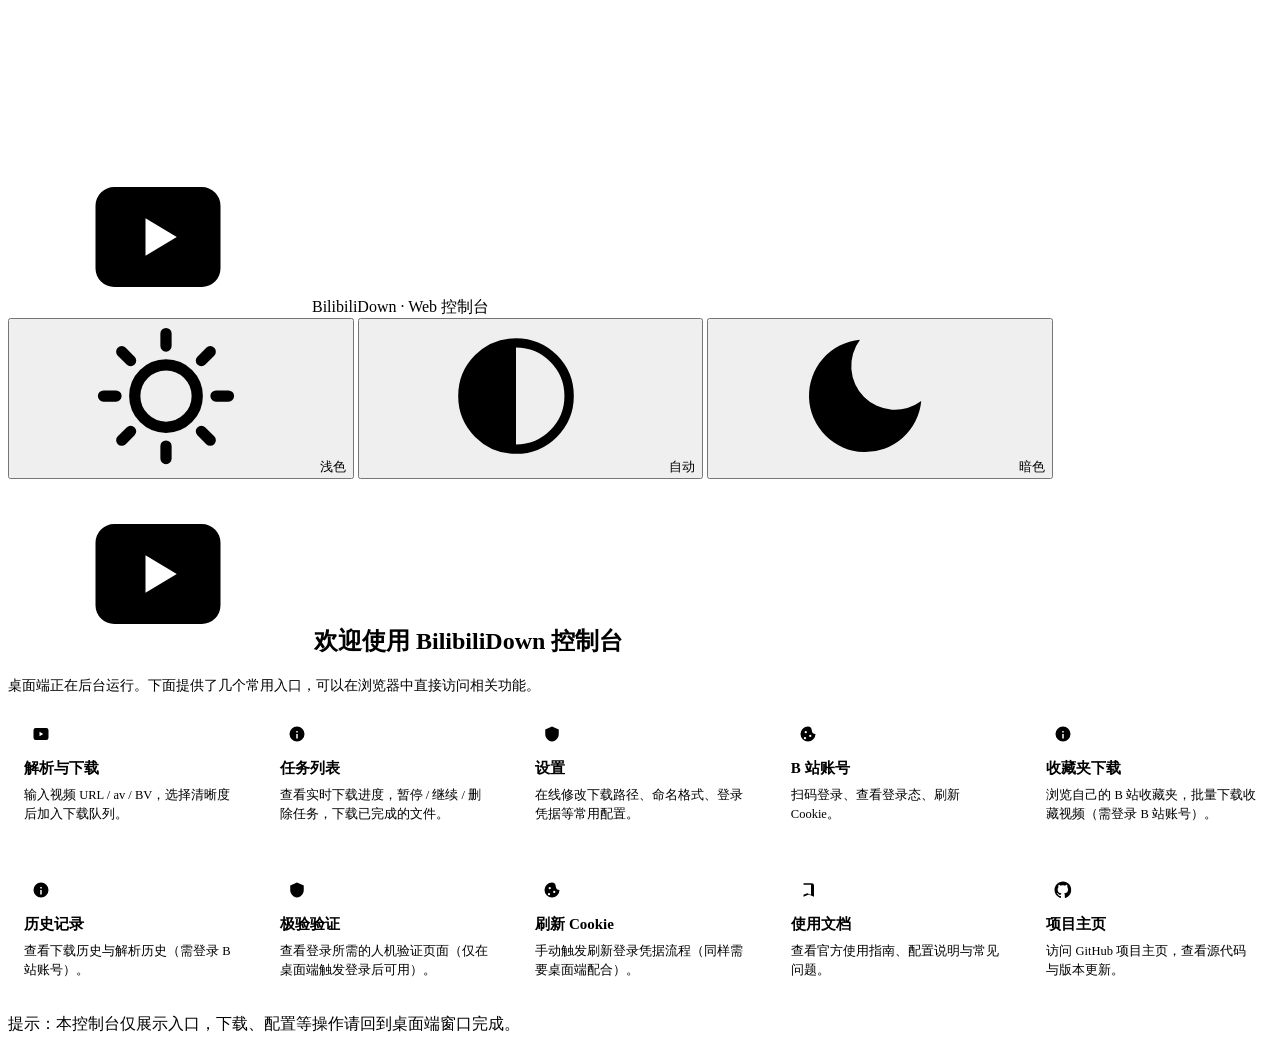
==== src/resources/web-console/index.html @ 59b8b986 "feat: web console headless mode + Windows installer (jpackage)" ====
﻿<!--
    BilibiliDown Web 控制台导航页
    与 geetest-validator 共用同一套 B 站粉品牌色设计系统
-->
<!DOCTYPE html>
<html lang="zh-CN" data-theme="auto">

<head>
    <meta charset="UTF-8">
    <meta name="viewport" content="width=device-width, initial-scale=1.0, viewport-fit=cover">
    <meta name="referrer" content="no-referrer">
    <meta name="color-scheme" content="light dark">
    <title data-i18n="page.console.title">BilibiliDown 控制台</title>
    <link href="/console/css/style.css" rel="stylesheet" type="text/css">
    <style>
        .console-grid {
            display: grid;
            grid-template-columns: repeat(auto-fit, minmax(200px, 1fr));
            gap: 14px;
            margin-top: 4px;
        }
        .entry {
            display: flex;
            flex-direction: column;
            gap: 8px;
            padding: 18px 16px;
            border: 1px solid var(--border);
            border-radius: var(--radius-md);
            background: var(--surface);
            color: var(--text);
            text-decoration: none;
            cursor: pointer;
            transition: transform var(--t-fast) var(--ease),
                        border-color var(--t-fast) var(--ease),
                        box-shadow var(--t-fast) var(--ease),
                        background var(--t-fast) var(--ease);
            text-align: left;
        }
        .entry:hover {
            transform: translateY(-2px);
            border-color: var(--brand);
            box-shadow: var(--shadow-md);
            background: var(--surface-2);
        }
        .entry:focus-visible {
            outline: 2px solid var(--brand-ring);
            outline-offset: 2px;
        }
        .entry__icon {
            width: 34px; height: 34px;
            border-radius: 10px;
            background: var(--brand-soft);
            color: var(--brand);
            display: flex; align-items: center; justify-content: center;
        }
        .entry__icon svg { width: 18px; height: 18px; }
        .entry__title {
            font-size: 15px;
            font-weight: 600;
            color: var(--text);
        }
        .entry__desc {
            font-size: 12.5px;
            color: var(--text-muted);
            line-height: 1.5;
        }
    </style>
</head>

<body>
    <svg xmlns="http://www.w3.org/2000/svg" class="sr-only" aria-hidden="true" focusable="false">
        <symbol id="icon-logo" viewBox="0 0 24 24">
            <path d="M5 4h14a3 3 0 0 1 3 3v10a3 3 0 0 1-3 3H5a3 3 0 0 1-3-3V7a3 3 0 0 1 3-3zm5 5v6l5-3-5-3z" fill="currentColor"/>
        </symbol>
        <symbol id="icon-sun" viewBox="0 0 24 24">
            <path d="M12 4V2m0 20v-2m8-8h2M2 12h2m13.66-5.66l1.42-1.42M4.92 19.08l1.42-1.42m0-11.32L4.92 4.92m14.16 14.16l-1.42-1.42M12 7a5 5 0 1 0 0 10 5 5 0 0 0 0-10z" stroke="currentColor" stroke-width="1.8" stroke-linecap="round" fill="none"/>
        </symbol>
        <symbol id="icon-moon" viewBox="0 0 24 24">
            <path d="M21 12.8A9 9 0 1 1 11.2 3a7 7 0 0 0 9.8 9.8z" fill="currentColor"/>
        </symbol>
        <symbol id="icon-auto" viewBox="0 0 24 24">
            <path d="M12 3a9 9 0 1 0 0 18V3z" fill="currentColor"/>
            <circle cx="12" cy="12" r="8.5" fill="none" stroke="currentColor" stroke-width="1.5"/>
        </symbol>
        <symbol id="icon-shield" viewBox="0 0 24 24">
            <path d="M12 2l9 4v6c0 5-3.8 9.5-9 10-5.2-.5-9-5-9-10V6l9-4z" fill="currentColor"/>
        </symbol>
        <symbol id="icon-cookie" viewBox="0 0 24 24">
            <path d="M12 2a10 10 0 1 0 10 10c-3 0-5-2-5-5 0-3-2-5-5-5zm-3 6a1.5 1.5 0 1 1 0 3 1.5 1.5 0 0 1 0-3zm6 5a1.5 1.5 0 1 1 0 3 1.5 1.5 0 0 1 0-3zm-7 3a1.5 1.5 0 1 1 0 3 1.5 1.5 0 0 1 0-3z" fill="currentColor"/>
        </symbol>
        <symbol id="icon-info" viewBox="0 0 24 24">
            <path d="M12 2a10 10 0 1 0 0 20 10 10 0 0 0 0-20zm-1 6h2v2h-2V8zm0 4h2v6h-2v-6z" fill="currentColor"/>
        </symbol>
        <symbol id="icon-book" viewBox="0 0 24 24">
            <path d="M4 3h13a3 3 0 0 1 3 3v15l-7-3-7 3V3zm2 2v13.4l5-2.1 5 2.1V5H6z" fill="currentColor"/>
        </symbol>
        <symbol id="icon-github" viewBox="0 0 24 24">
            <path d="M12 .5C5.7.5.7 5.5.7 11.8c0 5 3.2 9.2 7.7 10.7.6.1.8-.2.8-.6v-2c-3.1.7-3.8-1.5-3.8-1.5-.5-1.3-1.3-1.7-1.3-1.7-1-.7.1-.7.1-.7 1.1.1 1.7 1.2 1.7 1.2 1 1.7 2.7 1.2 3.4.9.1-.7.4-1.2.7-1.5-2.5-.3-5.1-1.2-5.1-5.5 0-1.2.4-2.2 1.1-3-.1-.3-.5-1.4.1-3 0 0 .9-.3 3 1.1.9-.2 1.8-.4 2.7-.4s1.8.1 2.7.4c2.1-1.4 3-1.1 3-1.1.6 1.6.2 2.7.1 3 .7.8 1.1 1.8 1.1 3 0 4.3-2.6 5.2-5.1 5.5.4.4.8 1.1.8 2.2v3.3c0 .3.2.7.8.6 4.5-1.5 7.7-5.7 7.7-10.7C23.3 5.5 18.3.5 12 .5z" fill="currentColor"/>
        </symbol>
    </svg>

    <div class="app">
        <header class="topbar">
            <div class="brand">
                <span class="brand__logo" aria-hidden="true"><svg><use href="#icon-logo"/></svg></span>
                <span>BilibiliDown</span>
                <span class="brand__sub" data-i18n="header.subtitle.console">· Web 控制台</span>
            </div>

            <div id="theme-switch" class="theme-switch" role="group"
                 data-i18n-attr="aria-label:a11y.themeToggle" aria-label="主题切换">
                <button type="button" class="theme-switch__btn" data-theme-value="light" aria-pressed="false">
                    <svg class="icon"><use href="#icon-sun"/></svg>
                    <span data-i18n="theme.light">浅色</span>
                </button>
                <button type="button" class="theme-switch__btn" data-theme-value="auto" aria-pressed="true">
                    <svg class="icon"><use href="#icon-auto"/></svg>
                    <span data-i18n="theme.auto">自动</span>
                </button>
                <button type="button" class="theme-switch__btn" data-theme-value="dark" aria-pressed="false">
                    <svg class="icon"><use href="#icon-moon"/></svg>
                    <span data-i18n="theme.dark">暗色</span>
                </button>
            </div>
        </header>

        <main class="container" role="main">
            <section class="card" aria-labelledby="card-title">
                <h1 id="card-title" class="card__title">
                    <svg class="icon icon-lg" style="color:var(--brand)"><use href="#icon-logo"/></svg>
                    <span data-i18n="console.title">欢迎使用 BilibiliDown 控制台</span>
                </h1>

                <p style="margin:0;color:var(--text-muted);font-size:13.5px;" data-i18n="console.intro">
                    桌面端正在后台运行。下面提供了几个常用入口，可以在浏览器中直接访问相关功能。
                </p>

                <div class="console-grid">
                    <a class="entry" id="entry-parse" href="/console/parse.html">
                        <span class="entry__icon"><svg><use href="#icon-logo"/></svg></span>
                        <span class="entry__title">解析与下载</span>
                        <span class="entry__desc">输入视频 URL / av / BV，选择清晰度后加入下载队列。</span>
                    </a>
                    <a class="entry" id="entry-tasks" href="/console/downloads.html">
                        <span class="entry__icon"><svg><use href="#icon-info"/></svg></span>
                        <span class="entry__title">任务列表</span>
                        <span class="entry__desc">查看实时下载进度，暂停 / 继续 / 删除任务，下载已完成的文件。</span>
                    </a>
                    <a class="entry" id="entry-settings" href="/console/settings.html">
                        <span class="entry__icon"><svg><use href="#icon-shield"/></svg></span>
                        <span class="entry__title">设置</span>
                        <span class="entry__desc">在线修改下载路径、命名格式、登录凭据等常用配置。</span>
                    </a>
                    <a class="entry" id="entry-account" href="/console/account.html">
                        <span class="entry__icon"><svg><use href="#icon-cookie"/></svg></span>
                        <span class="entry__title">B 站账号</span>
                        <span class="entry__desc">扫码登录、查看登录态、刷新 Cookie。</span>
                    </a>
                    <a class="entry" id="entry-favorites" href="/console/favorites.html">
                        <span class="entry__icon"><svg><use href="#icon-info"/></svg></span>
                        <span class="entry__title">收藏夹下载</span>
                        <span class="entry__desc">浏览自己的 B 站收藏夹，批量下载收藏视频（需登录 B 站账号）。</span>
                    </a>
                    <a class="entry" id="entry-history" href="/console/history.html">
                        <span class="entry__icon"><svg><use href="#icon-info"/></svg></span>
                        <span class="entry__title">历史记录</span>
                        <span class="entry__desc">查看下载历史与解析历史（需登录 B 站账号）。</span>
                    </a>
                    <a class="entry" id="entry-geetest" href="/static/index.html">
                        <span class="entry__icon"><svg><use href="#icon-shield"/></svg></span>
                        <span class="entry__title" data-i18n="console.entry.geetest.title">极验验证</span>
                        <span class="entry__desc" data-i18n="console.entry.geetest.desc">查看登录所需的人机验证页面（仅在桌面端触发登录后可用）。</span>
                    </a>
                    <a class="entry" id="entry-cookie" href="/cookieRefresh/index.html">
                        <span class="entry__icon"><svg><use href="#icon-cookie"/></svg></span>
                        <span class="entry__title" data-i18n="console.entry.cookie.title">刷新 Cookie</span>
                        <span class="entry__desc" data-i18n="console.entry.cookie.desc">手动触发刷新登录凭据流程（同样需要桌面端配合）。</span>
                    </a>
                    <a class="entry" id="entry-docs" href="https://nICEnnnnnnnLee.github.io/BilibiliDown/" target="_blank" rel="noopener noreferrer">
                        <span class="entry__icon"><svg><use href="#icon-book"/></svg></span>
                        <span class="entry__title" data-i18n="console.entry.docs.title">使用文档</span>
                        <span class="entry__desc" data-i18n="console.entry.docs.desc">查看官方使用指南、配置说明与常见问题。</span>
                    </a>
                    <a class="entry" id="entry-github" href="https://github.com/axfly00q/BilibiliDown" target="_blank" rel="noopener noreferrer">
                        <span class="entry__icon"><svg><use href="#icon-github"/></svg></span>
                        <span class="entry__title" data-i18n="console.entry.github.title">项目主页</span>
                        <span class="entry__desc" data-i18n="console.entry.github.desc">访问 GitHub 项目主页，查看源代码与版本更新。</span>
                    </a>
                </div>
            </section>

            <p class="footer" data-i18n="console.footer">
                提示：本控制台仅展示入口，下载、配置等操作请回到桌面端窗口完成。
            </p>
        </main>
    </div>

    <script type="module" src="/console/js/console.js"></script>
</body>

</html>
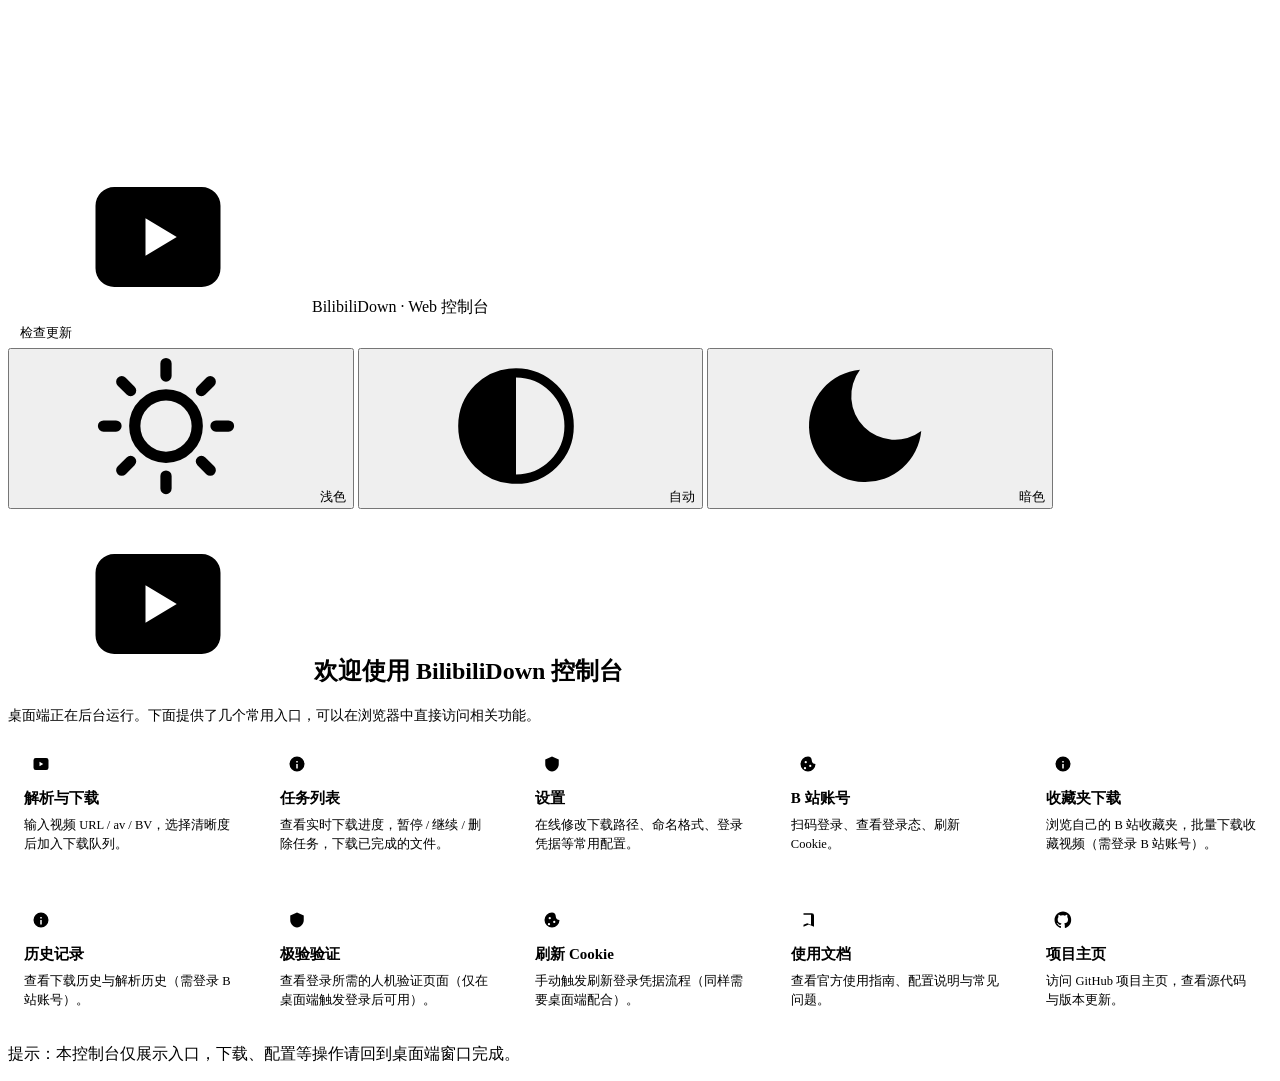
==== commit a184140d: "release: v6.50 - dashboard, live recorder, danmu burn, task persistence, web console enhancements & " ====
--- a/src/resources/web-console/index.html
+++ b/src/resources/web-console/index.html
@@ -107,6 +107,10 @@
                 <span class="brand__sub" data-i18n="header.subtitle.console">· Web 控制台</span>
             </div>
 
+            <button id="check-update" type="button"
+                    style="margin-left:auto;margin-right:10px;padding:6px 12px;border:1px solid var(--border);background:var(--surface);color:var(--text);border-radius:6px;cursor:pointer;font-size:13px;"
+                    data-i18n="settings.checkUpdate">检查更新</button>
+
             <div id="theme-switch" class="theme-switch" role="group"
                  data-i18n-attr="aria-label:a11y.themeToggle" aria-label="主题切换">
                 <button type="button" class="theme-switch__btn" data-theme-value="light" aria-pressed="false">
@@ -138,33 +142,33 @@
                 <div class="console-grid">
                     <a class="entry" id="entry-parse" href="/console/parse.html">
                         <span class="entry__icon"><svg><use href="#icon-logo"/></svg></span>
-                        <span class="entry__title">解析与下载</span>
-                        <span class="entry__desc">输入视频 URL / av / BV，选择清晰度后加入下载队列。</span>
+                        <span class="entry__title" data-i18n="console.entry.parse.title">解析与下载</span>
+                        <span class="entry__desc" data-i18n="console.entry.parse.desc">输入视频 URL / av / BV，选择清晰度后加入下载队列。</span>
                     </a>
                     <a class="entry" id="entry-tasks" href="/console/downloads.html">
                         <span class="entry__icon"><svg><use href="#icon-info"/></svg></span>
-                        <span class="entry__title">任务列表</span>
-                        <span class="entry__desc">查看实时下载进度，暂停 / 继续 / 删除任务，下载已完成的文件。</span>
+                        <span class="entry__title" data-i18n="console.entry.tasks.title">任务列表</span>
+                        <span class="entry__desc" data-i18n="console.entry.tasks.desc">查看实时下载进度，暂停 / 继续 / 删除任务，下载已完成的文件。</span>
                     </a>
                     <a class="entry" id="entry-settings" href="/console/settings.html">
                         <span class="entry__icon"><svg><use href="#icon-shield"/></svg></span>
-                        <span class="entry__title">设置</span>
-                        <span class="entry__desc">在线修改下载路径、命名格式、登录凭据等常用配置。</span>
+                        <span class="entry__title" data-i18n="console.entry.settings.title">设置</span>
+                        <span class="entry__desc" data-i18n="console.entry.settings.desc">在线修改下载路径、命名格式、登录凭据等常用配置。</span>
                     </a>
                     <a class="entry" id="entry-account" href="/console/account.html">
                         <span class="entry__icon"><svg><use href="#icon-cookie"/></svg></span>
-                        <span class="entry__title">B 站账号</span>
-                        <span class="entry__desc">扫码登录、查看登录态、刷新 Cookie。</span>
+                        <span class="entry__title" data-i18n="console.entry.account.title">B 站账号</span>
+                        <span class="entry__desc" data-i18n="console.entry.account.desc">扫码登录、查看登录态、刷新 Cookie。</span>
                     </a>
                     <a class="entry" id="entry-favorites" href="/console/favorites.html">
                         <span class="entry__icon"><svg><use href="#icon-info"/></svg></span>
-                        <span class="entry__title">收藏夹下载</span>
-                        <span class="entry__desc">浏览自己的 B 站收藏夹，批量下载收藏视频（需登录 B 站账号）。</span>
+                        <span class="entry__title" data-i18n="console.entry.favorites.title">收藏夹下载</span>
+                        <span class="entry__desc" data-i18n="console.entry.favorites.desc">浏览自己的 B 站收藏夹，批量下载收藏视频（需登录 B 站账号）。</span>
                     </a>
                     <a class="entry" id="entry-history" href="/console/history.html">
                         <span class="entry__icon"><svg><use href="#icon-info"/></svg></span>
-                        <span class="entry__title">历史记录</span>
-                        <span class="entry__desc">查看下载历史与解析历史（需登录 B 站账号）。</span>
+                        <span class="entry__title" data-i18n="console.entry.history.title">历史记录</span>
+                        <span class="entry__desc" data-i18n="console.entry.history.desc">查看下载历史与解析历史（需登录 B 站账号）。</span>
                     </a>
                     <a class="entry" id="entry-geetest" href="/static/index.html">
                         <span class="entry__icon"><svg><use href="#icon-shield"/></svg></span>
